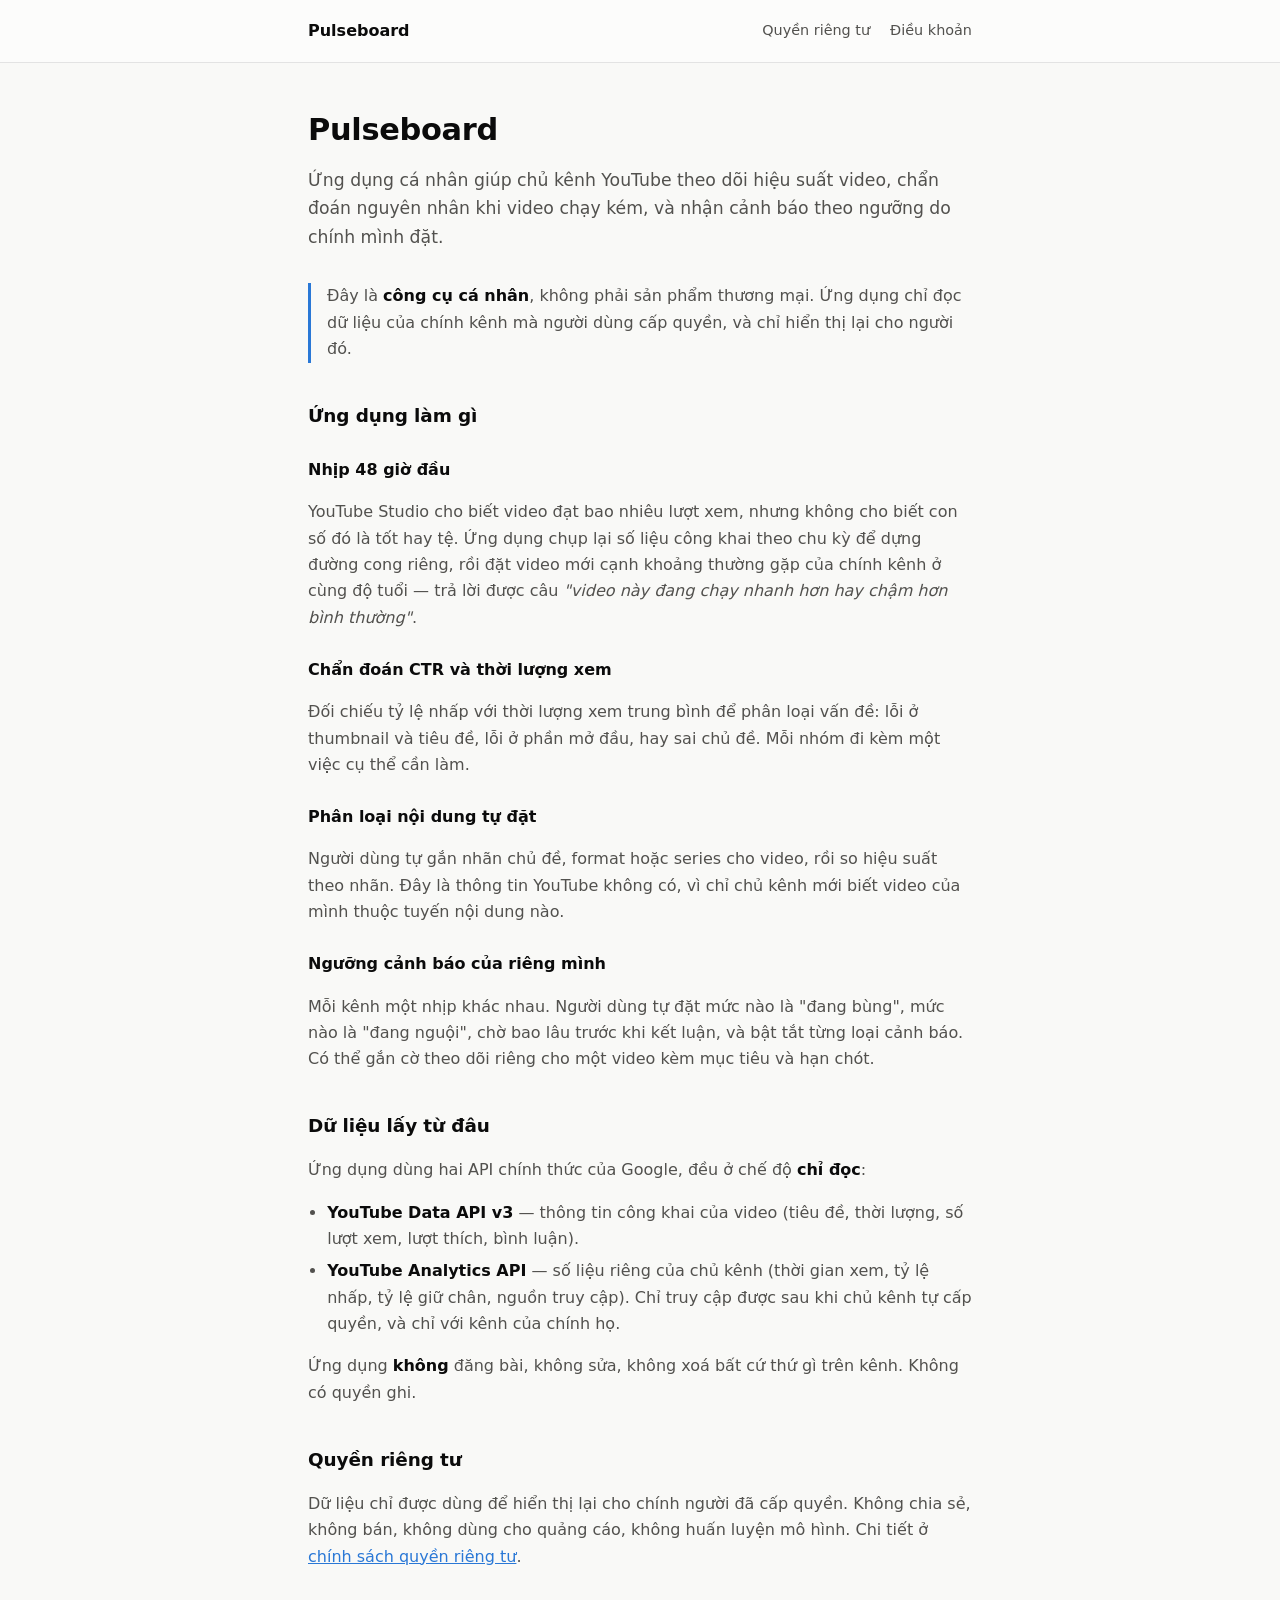
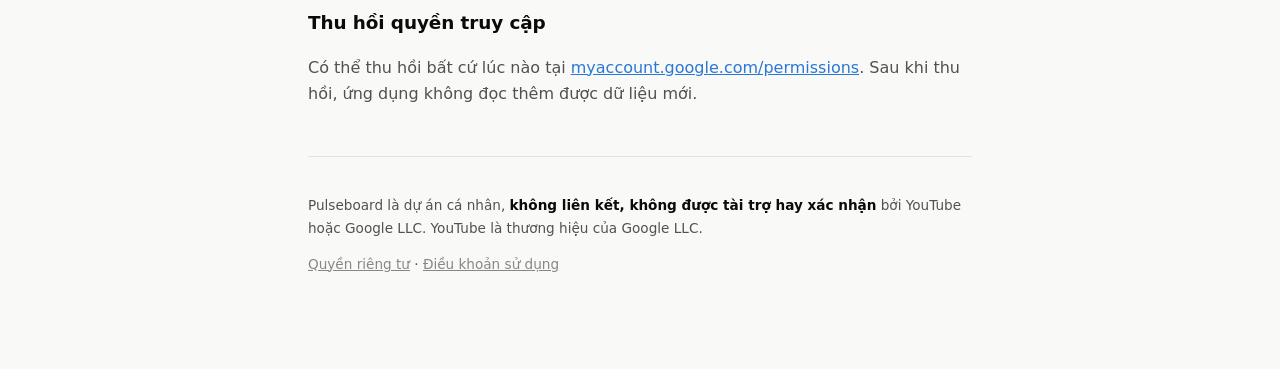
==== index.html @ 1ed388e9 "Trang cong khai cho Pulseboard: gioi thieu, quyen rieng tu, dieu khoan" ====
<!doctype html>
<html lang="vi">
<head>
<meta charset="utf-8">
<meta name="viewport" content="width=device-width, initial-scale=1">
<title>Pulseboard — Theo dõi hiệu suất kênh YouTube</title>
<meta name="description" content="Ứng dụng cá nhân giúp chủ kênh YouTube theo dõi hiệu suất video, chẩn đoán vấn đề và nhận cảnh báo theo ngưỡng tự đặt.">
<link rel="stylesheet" href="style.css">
</head>
<body>

<header class="site">
  <div class="wrap">
    <a class="brand" href="./">Pulseboard</a>
    <nav class="site">
      <a href="./privacy.html">Quyền riêng tư</a>
      <a href="./terms.html">Điều khoản</a>
    </nav>
  </div>
</header>

<main class="wrap">
  <h1>Pulseboard</h1>
  <p class="lead">
    Ứng dụng cá nhân giúp chủ kênh YouTube theo dõi hiệu suất video, chẩn đoán
    nguyên nhân khi video chạy kém, và nhận cảnh báo theo ngưỡng do chính mình đặt.
  </p>

  <div class="notice">
    <p>
      Đây là <strong>công cụ cá nhân</strong>, không phải sản phẩm thương mại.
      Ứng dụng chỉ đọc dữ liệu của chính kênh mà người dùng cấp quyền, và chỉ
      hiển thị lại cho người đó.
    </p>
  </div>

  <h2>Ứng dụng làm gì</h2>

  <h3>Nhịp 48 giờ đầu</h3>
  <p>
    YouTube Studio cho biết video đạt bao nhiêu lượt xem, nhưng không cho biết
    con số đó là tốt hay tệ. Ứng dụng chụp lại số liệu công khai theo chu kỳ để
    dựng đường cong riêng, rồi đặt video mới cạnh khoảng thường gặp của chính
    kênh ở cùng độ tuổi — trả lời được câu <em>"video này đang chạy nhanh hơn
    hay chậm hơn bình thường"</em>.
  </p>

  <h3>Chẩn đoán CTR và thời lượng xem</h3>
  <p>
    Đối chiếu tỷ lệ nhấp với thời lượng xem trung bình để phân loại vấn đề:
    lỗi ở thumbnail và tiêu đề, lỗi ở phần mở đầu, hay sai chủ đề. Mỗi nhóm đi
    kèm một việc cụ thể cần làm.
  </p>

  <h3>Phân loại nội dung tự đặt</h3>
  <p>
    Người dùng tự gắn nhãn chủ đề, format hoặc series cho video, rồi so hiệu
    suất theo nhãn. Đây là thông tin YouTube không có, vì chỉ chủ kênh mới biết
    video của mình thuộc tuyến nội dung nào.
  </p>

  <h3>Ngưỡng cảnh báo của riêng mình</h3>
  <p>
    Mỗi kênh một nhịp khác nhau. Người dùng tự đặt mức nào là "đang bùng", mức
    nào là "đang nguội", chờ bao lâu trước khi kết luận, và bật tắt từng loại
    cảnh báo. Có thể gắn cờ theo dõi riêng cho một video kèm mục tiêu và hạn chót.
  </p>

  <h2>Dữ liệu lấy từ đâu</h2>
  <p>
    Ứng dụng dùng hai API chính thức của Google, đều ở chế độ <strong>chỉ
    đọc</strong>:
  </p>
  <ul>
    <li><strong>YouTube Data API v3</strong> — thông tin công khai của video
      (tiêu đề, thời lượng, số lượt xem, lượt thích, bình luận).</li>
    <li><strong>YouTube Analytics API</strong> — số liệu riêng của chủ kênh
      (thời gian xem, tỷ lệ nhấp, tỷ lệ giữ chân, nguồn truy cập). Chỉ truy cập
      được sau khi chủ kênh tự cấp quyền, và chỉ với kênh của chính họ.</li>
  </ul>
  <p>
    Ứng dụng <strong>không</strong> đăng bài, không sửa, không xoá bất cứ thứ gì
    trên kênh. Không có quyền ghi.
  </p>

  <h2>Quyền riêng tư</h2>
  <p>
    Dữ liệu chỉ được dùng để hiển thị lại cho chính người đã cấp quyền. Không
    chia sẻ, không bán, không dùng cho quảng cáo, không huấn luyện mô hình.
    Chi tiết ở <a href="./privacy.html">chính sách quyền riêng tư</a>.
  </p>

  <h2>Thu hồi quyền truy cập</h2>
  <p>
    Có thể thu hồi bất cứ lúc nào tại
    <a href="https://myaccount.google.com/permissions" rel="noopener">
      myaccount.google.com/permissions</a>.
    Sau khi thu hồi, ứng dụng không đọc thêm được dữ liệu mới.
  </p>

  <footer class="site">
    <p>
      Pulseboard là dự án cá nhân, <strong>không liên kết, không được tài trợ
      hay xác nhận</strong> bởi YouTube hoặc Google LLC. YouTube là thương hiệu
      của Google LLC.
    </p>
    <p>
      <a href="./privacy.html">Quyền riêng tư</a> ·
      <a href="./terms.html">Điều khoản sử dụng</a>
    </p>
  </footer>
</main>

</body>
</html>
---- style.css ----
/* Cùng bảng màu với app, để trang web và app trông là một hệ. */
:root {
  color-scheme: light;
  --surface: #fcfcfb;
  --plane: #f9f9f7;
  --text: #0b0b0b;
  --text-2: #52514e;
  --muted: #898781;
  --line: #e1e0d9;
  --accent: #2a78d6;
  --border: rgba(11, 11, 11, 0.10);
}

@media (prefers-color-scheme: dark) {
  :root {
    color-scheme: dark;
    --surface: #1a1a19;
    --plane: #0d0d0d;
    --text: #ffffff;
    --text-2: #c3c2b7;
    --muted: #898781;
    --line: #2c2c2a;
    --accent: #3987e5;
    --border: rgba(255, 255, 255, 0.10);
  }
}

* { box-sizing: border-box; }

body {
  margin: 0;
  background: var(--plane);
  color: var(--text);
  font: 16px/1.65 system-ui, -apple-system, "Segoe UI", sans-serif;
  -webkit-text-size-adjust: 100%;
}

.wrap {
  max-width: 44rem;
  margin: 0 auto;
  padding: 3rem 1.25rem 5rem;
}

header.site {
  border-bottom: 1px solid var(--border);
  background: var(--surface);
}

header.site .wrap {
  padding: 1.1rem 1.25rem;
  display: flex;
  align-items: center;
  gap: 1rem;
}

.brand {
  font-weight: 600;
  font-size: 1rem;
  color: var(--text);
  text-decoration: none;
}

nav.site {
  margin-left: auto;
  display: flex;
  gap: 1.25rem;
}

nav.site a {
  color: var(--text-2);
  text-decoration: none;
  font-size: 0.9rem;
}

nav.site a:hover { color: var(--accent); }

h1 {
  font-size: 1.9rem;
  line-height: 1.25;
  margin: 0 0 0.6rem;
  letter-spacing: -0.01em;
}

h2 {
  font-size: 1.15rem;
  margin: 2.4rem 0 0.6rem;
  letter-spacing: -0.005em;
}

h3 {
  font-size: 1rem;
  margin: 1.6rem 0 0.4rem;
}

p, li { color: var(--text-2); }
strong { color: var(--text); font-weight: 600; }

.lead {
  font-size: 1.08rem;
  color: var(--text-2);
  margin-bottom: 2rem;
}

a { color: var(--accent); }

ul { padding-left: 1.2rem; }
li { margin: 0.35rem 0; }

table {
  width: 100%;
  border-collapse: collapse;
  margin: 1rem 0;
  font-size: 0.92rem;
  display: block;
  overflow-x: auto;
}

th, td {
  text-align: left;
  padding: 0.6rem 0.8rem;
  border-bottom: 1px solid var(--line);
  vertical-align: top;
}

th {
  color: var(--text);
  font-weight: 600;
  white-space: nowrap;
}

td { color: var(--text-2); }

.card {
  background: var(--surface);
  border: 1px solid var(--border);
  border-radius: 14px;
  padding: 1.1rem 1.25rem;
  margin: 1.25rem 0;
}

.card p:last-child { margin-bottom: 0; }
.card p:first-child { margin-top: 0; }

.meta {
  font-size: 0.85rem;
  color: var(--muted);
}

.notice {
  border-left: 3px solid var(--accent);
  padding-left: 1rem;
  margin: 1.5rem 0;
}

code {
  background: var(--surface);
  border: 1px solid var(--border);
  border-radius: 5px;
  padding: 0.1em 0.35em;
  font-size: 0.88em;
}

footer.site {
  border-top: 1px solid var(--border);
  margin-top: 3rem;
  padding-top: 1.5rem;
  font-size: 0.85rem;
  color: var(--muted);
}

footer.site a { color: var(--muted); }
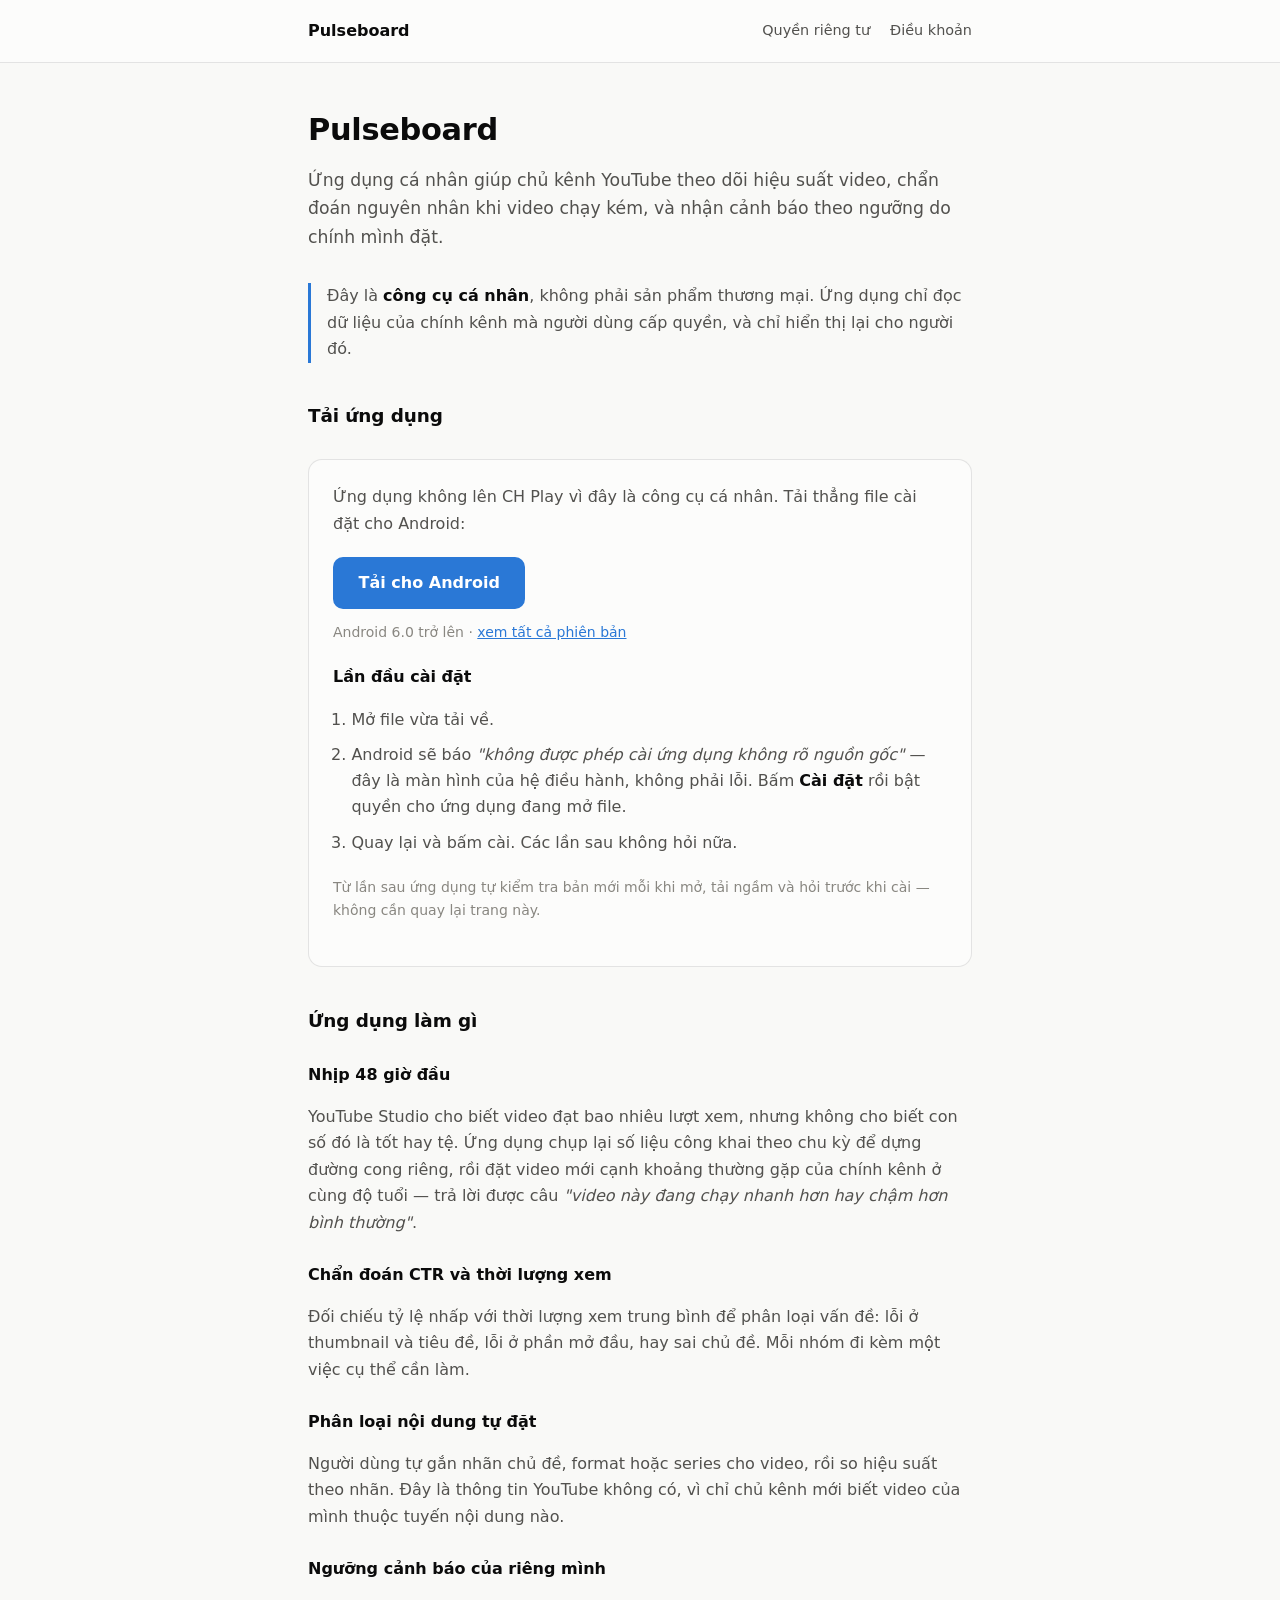
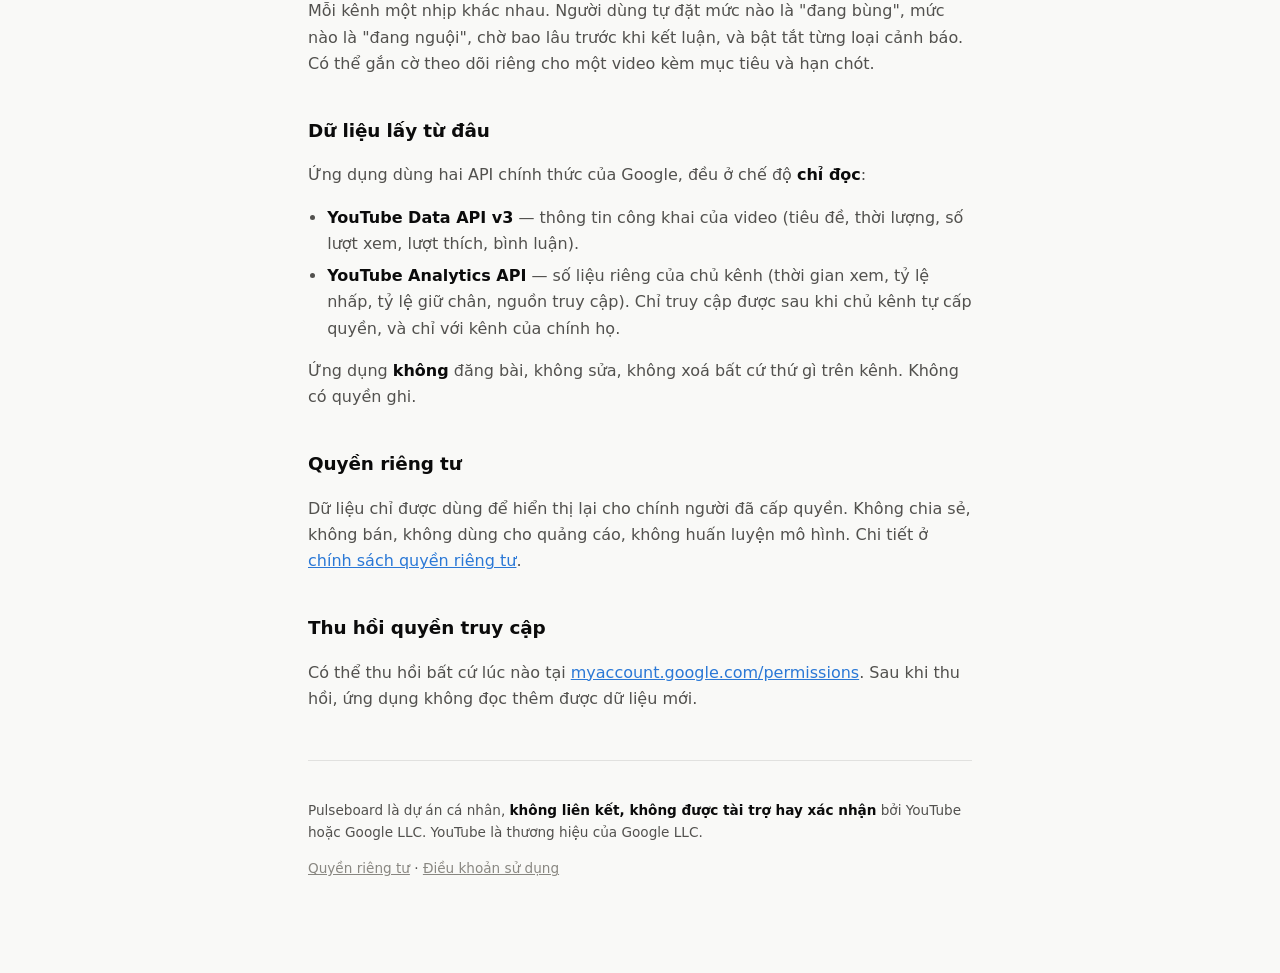
==== commit a346f4c3: "Them muc tai ung dung vao trang chu Trang truoc gio chi co gioi thieu, quyen rieng tu va dieu khoan " ====
--- a/index.html
+++ b/index.html
@@ -31,6 +31,41 @@
       Đây là <strong>công cụ cá nhân</strong>, không phải sản phẩm thương mại.
       Ứng dụng chỉ đọc dữ liệu của chính kênh mà người dùng cấp quyền, và chỉ
       hiển thị lại cho người đó.
+    </p>
+  </div>
+
+  <h2>Tải ứng dụng</h2>
+
+  <div class="download">
+    <p>
+      Ứng dụng không lên CH Play vì đây là công cụ cá nhân. Tải thẳng file cài
+      đặt cho Android:
+    </p>
+
+    <a class="btn" id="dl"
+       href="https://github.com/mittohoa/ytb-web/releases/latest/download/pulseboard.apk">
+      Tải cho Android</a>
+
+    <p class="meta" id="ver">
+      Android 6.0 trở lên ·
+      <a href="https://github.com/mittohoa/ytb-web/releases" rel="noopener">xem
+        tất cả phiên bản</a>
+    </p>
+
+    <p><strong>Lần đầu cài đặt</strong></p>
+    <ol class="steps">
+      <li>Mở file vừa tải về.</li>
+      <li>
+        Android sẽ báo <em>"không được phép cài ứng dụng không rõ nguồn gốc"</em>
+        — đây là màn hình của hệ điều hành, không phải lỗi. Bấm
+        <strong>Cài đặt</strong> rồi bật quyền cho ứng dụng đang mở file.
+      </li>
+      <li>Quay lại và bấm cài. Các lần sau không hỏi nữa.</li>
+    </ol>
+
+    <p class="meta" style="margin-top:1.25rem">
+      Từ lần sau ứng dụng tự kiểm tra bản mới mỗi khi mở, tải ngầm và hỏi trước
+      khi cài — không cần quay lại trang này.
     </p>
   </div>
 
@@ -111,5 +146,19 @@
   </footer>
 </main>
 
+<script>
+  // Dien so phien ban moi nhat vao dong duoi nut tai. Khong co no thi trang
+  // van dung - nut tai da tro san ve ban moi nhat.
+  fetch('https://api.github.com/repos/mittohoa/ytb-web/releases/latest')
+    .then(function (r) { return r.ok ? r.json() : null; })
+    .then(function (j) {
+      if (!j || !j.tag_name) return;
+      var el = document.getElementById('ver');
+      el.insertAdjacentHTML('afterbegin',
+        'Phiên bản ' + j.tag_name.replace(/^v/, '') + ' · ');
+    })
+    .catch(function () {});
+</script>
+
 </body>
 </html>
--- a/style.css
+++ b/style.css
@@ -169,3 +169,40 @@
 }
 
 footer.site a { color: var(--muted); }
+
+/* --------------------------------------------------------- tải ứng dụng */
+
+.download {
+  background: var(--surface);
+  border: 1px solid var(--border);
+  border-radius: 14px;
+  padding: 1.5rem;
+  margin: 1.75rem 0;
+}
+
+.download p:first-of-type { margin-top: 0; }
+
+.btn {
+  display: inline-block;
+  background: var(--accent);
+  color: #fff;
+  font-weight: 600;
+  font-size: 1rem;
+  text-decoration: none;
+  padding: 0.8rem 1.6rem;
+  border-radius: 10px;
+  margin: 0.25rem 0 0.75rem;
+}
+
+.btn:hover { filter: brightness(1.08); }
+
+.meta {
+  color: var(--muted);
+  font-size: 0.875rem;
+  margin: 0 0 1.25rem;
+}
+
+/* Danh sach cac buoc cai dat: so thu tu can doc duoc, khong phai trang tri */
+ol.steps { padding-left: 1.15rem; margin: 0; }
+ol.steps li { margin-bottom: 0.55rem; line-height: 1.65; }
+ol.steps li:last-child { margin-bottom: 0; }
